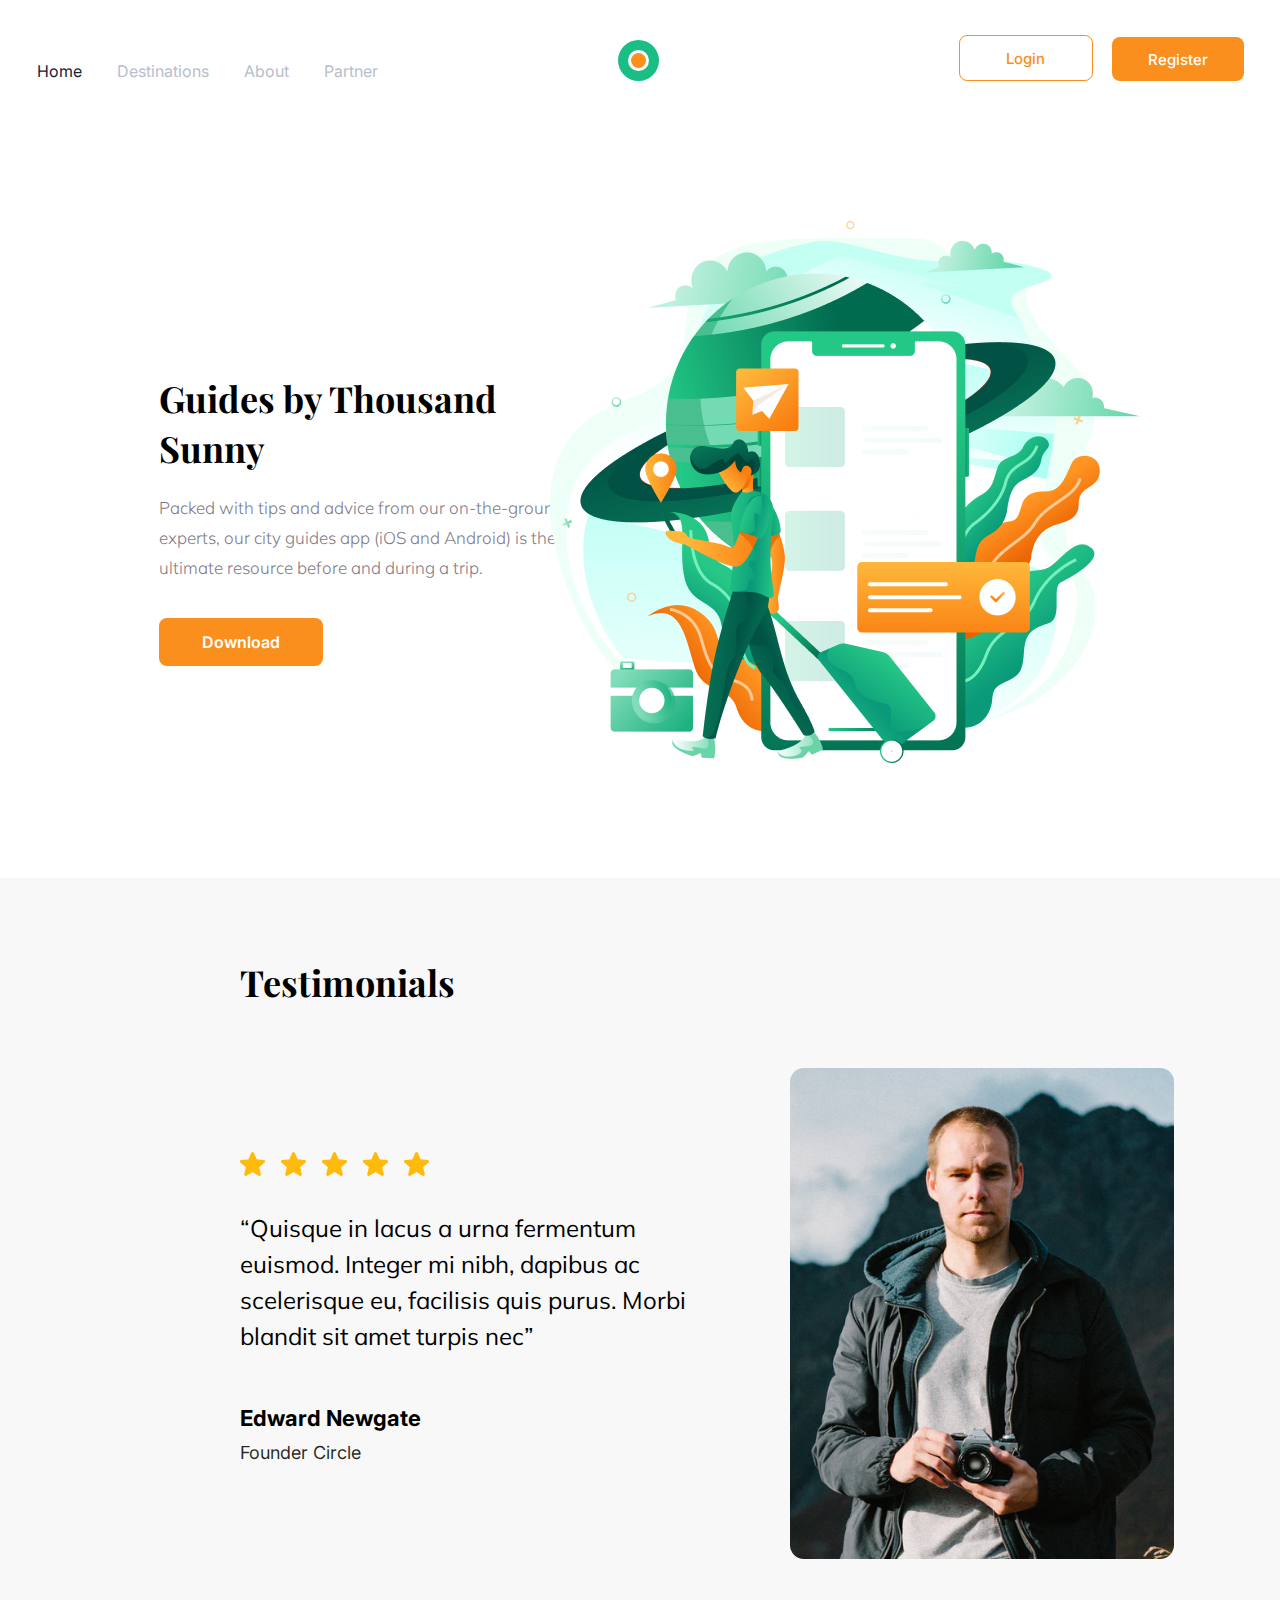
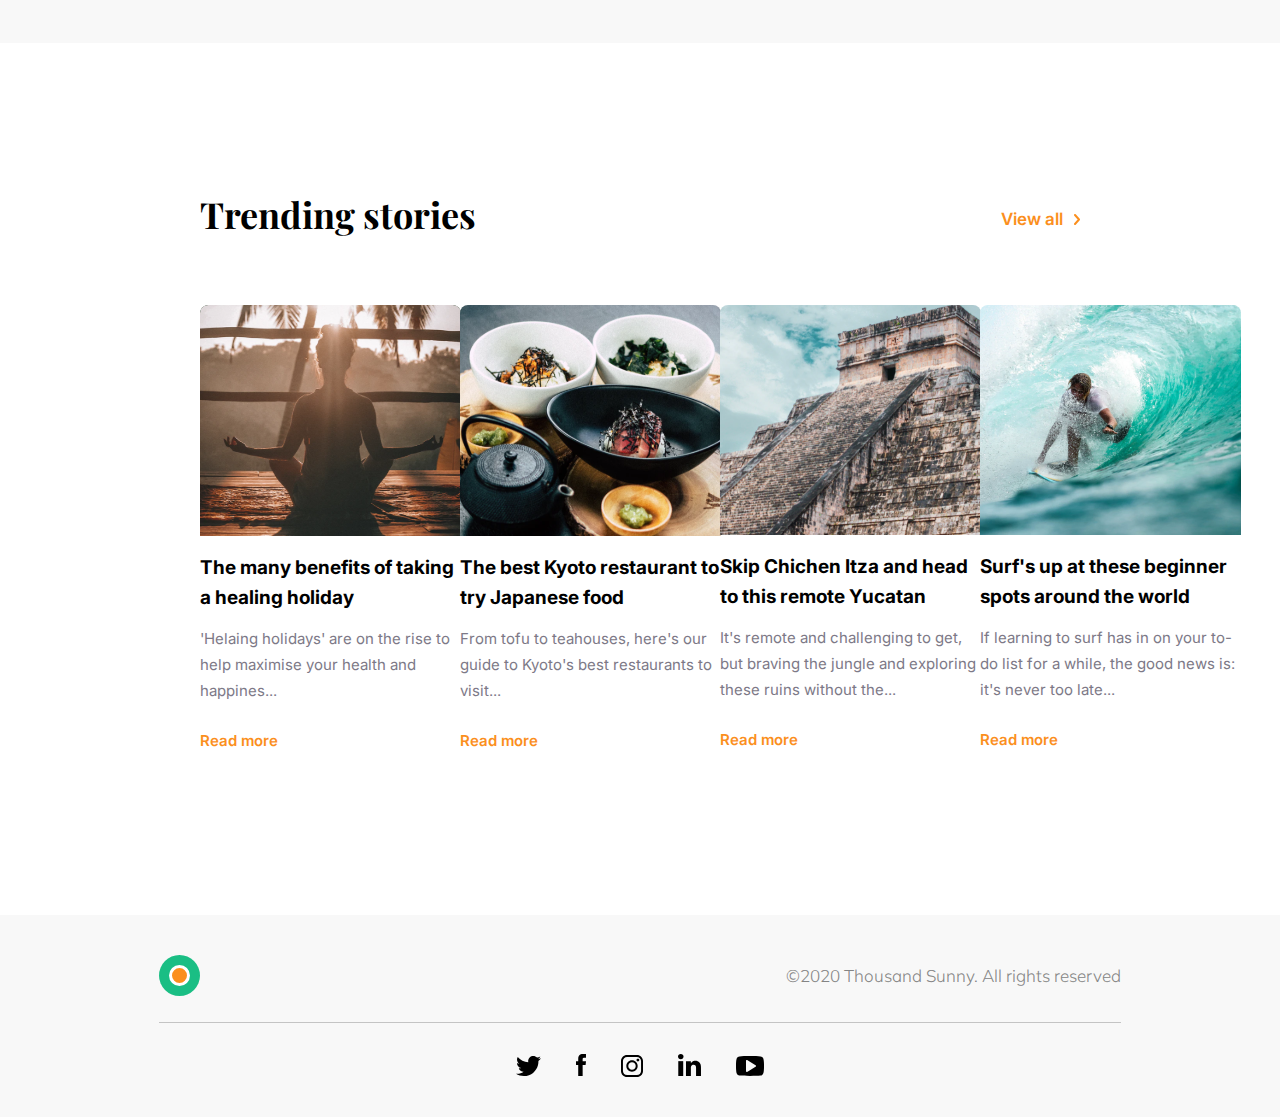
==== lab1/index.html @ 07122661 "Creating a simple landing page" ====
<!DOCTYPE html>
<html lang="en">
  <head>
    <meta charset="utf-8" />
    <title>LabWorkV3</title>
    <link rel="stylesheet" href="CSS/main.css">
  </head>
  <body>

    <header>
        <nav>
            <ul>
                <li><a href="#"><span>Home</span></a></li>
                <li><a href="#">Destinations</a></li>
                <li><a href="#">About</a></li>
                <li><a href="#">Partner</a></li>
            </ul>
        </nav>
        <img src="images/logo.svg" alt="logo">
        <button class="login">Login</button>
        <button class="register">Register</button>
    </header>

    <main>

      <section class="herosection">
        <div>
          <h1>Guides by Thousand Sunny</h1>
          <p>
            Packed with tips and advice from our on-the-ground experts, our city guides app (iOS and Android) is the ultimate resource before and during a trip.
          </p>
          <button>Download</button>
        </div>
        <img src="images/Thousand03.svg" alt="Thousand03">
      </section>
  
      <section class="testimonials">
        <div>
          <h1>Testimonials</h1>
          <img src="images/stars.svg">
          <p>
            “Quisque in lacus a urna fermentum euismod. Integer mi nibh, dapibus ac scelerisque eu, facilisis quis purus. Morbi blandit sit amet turpis nec”
          </p>
          <h5>Edward Newgate</h5>
          <h6>Founder Circle</h6>
        </div>
        <img src="images/ManWithCamera.svg" alt="ManWithCamera" class="ManWithCamera">
      </section>
  
      <section class="trendingStories">
        <div class="viewAll">
          <h1>Trending stories</h1>
          <h3>View all<img src="images/viewAllIcon.svg" alt="viewAllIcon"></h3>
        </div>
        <div class="stories">
          <div>
            <img src="images/relaxedWoman.svg" alt="relaxedWoman">
            <h2>The many benefits of taking a healing holiday</h2>
            <p>'Helaing holidays' are on the rise to help maximise your health and happines...</p>
            <h3>Read more</h3>
          </div>
          <div>
            <img src="images/food.svg" alt="food">
            <h2>The best Kyoto restaurant to try Japanese food</h2>
            <p>From tofu to teahouses, here's our guide to Kyoto's best restaurants to visit...</p>
            <h3>Read more</h3>
          </div>
          <div>
            <img src="images/buildings.svg" alt="buildings">
            <h2>Skip Chichen Itza and head to this remote Yucatan</h2>
            <p>It's remote and challenging to get, but braving the jungle and exploring these ruins without the...</p>
            <h3>Read more</h3>
          </div>
          <div>
            <img src="images/surf.svg" alt="surf">
            <h2>Surf's up at these beginner spots around the world</h2>
            <p>If learning to surf has in on your to- do list for a while, the good news is: it's never too late...</p>
            <h3>Read more</h3>
          </div>
        </div>
      </section>
      
      <footer>
        <div>
          <img src="images/logo.svg" alt="logo">
          <p>©2020 Thousand Sunny. All rights reserved</p>
        </div>
        <hr class="stroke">
        <div class="socialMedia">
          <img src="images/socialMedia.svg" alt="socialMedia">
        </div>
      </footer>
      
    </main> 
  </body>
</html>
---- lab1/CSS/main.css ----
@import url('https://fonts.googleapis.com/css2?family=Inter:ital,opsz,wght@0,14..32,100..900;1,14..32,100..900&display=swap');
@import url('https://fonts.googleapis.com/css2?family=Playfair+Display:ital,wght@0,400..900;1,400..900&display=swap');
@import url('https://fonts.googleapis.com/css2?family=Mulish:ital,wght@0,200..1000;1,200..1000&family=Playfair+Display:ital,wght@0,400..900;1,400..900&display=swap');
@import url(header.css);
@import url(herosection.css);
@import url(testimonials.css);
@import url(trendingStories.css);
@import url(footer.css);

*{
    margin: 0;
    padding: 0;
}

body{
    background-color: #FFF;
}
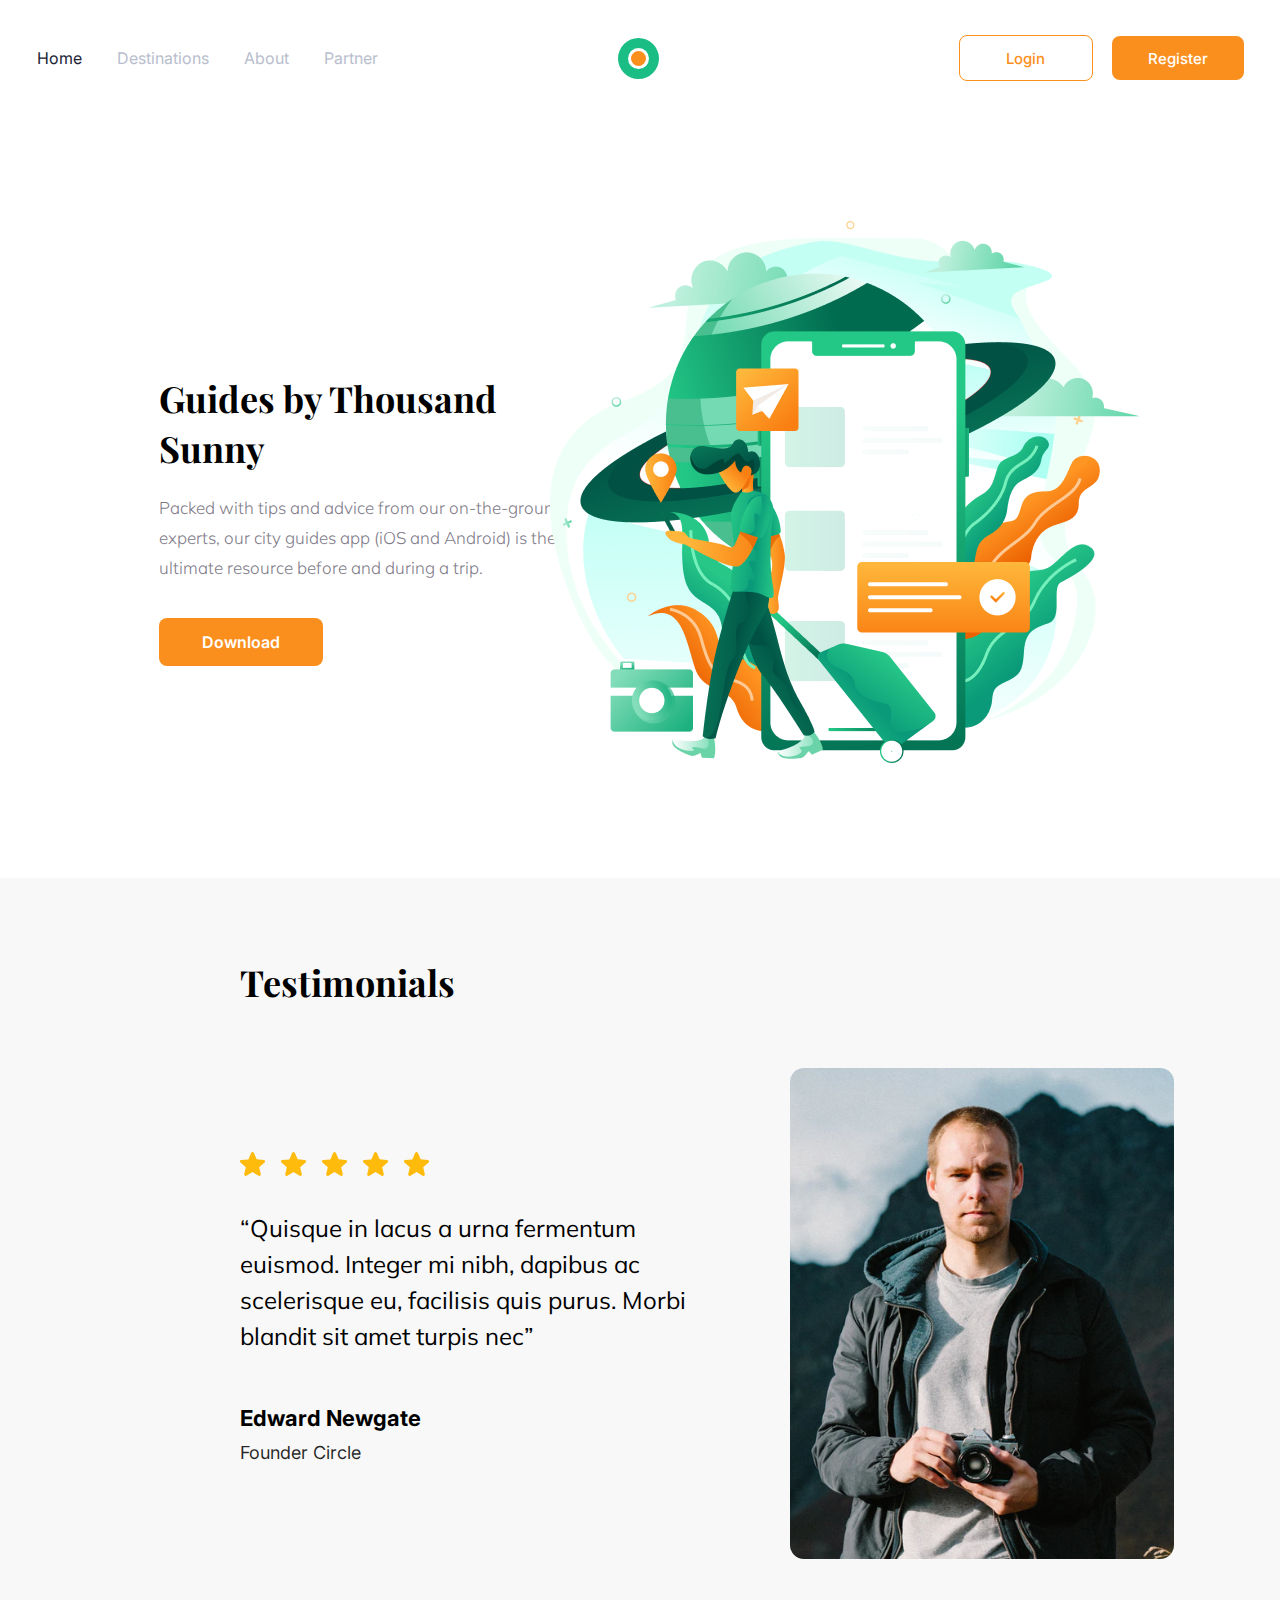
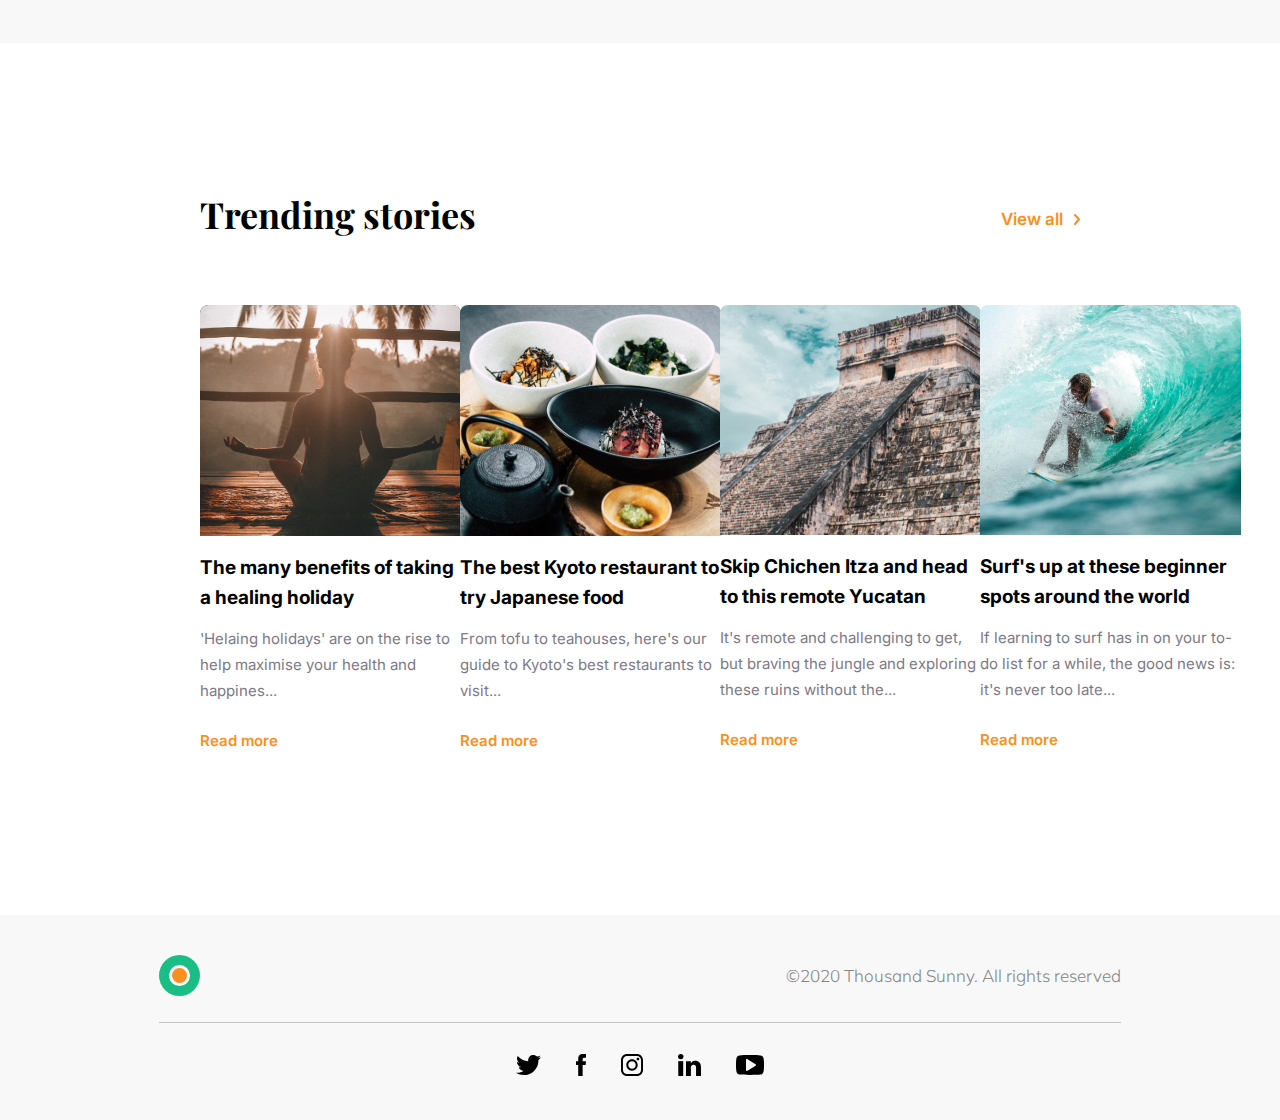
==== commit cfca573d: "deleting button and adding tag a" ====
--- a/lab1/index.html
+++ b/lab1/index.html
@@ -17,8 +17,8 @@
             </ul>
         </nav>
         <img src="images/logo.svg" alt="logo">
-        <button class="login">Login</button>
-        <button class="register">Register</button>
+        <a href="#" class="login">Login</a>
+        <a href="#" class="register">Register</a>
     </header>
 
     <main>
@@ -29,7 +29,7 @@
           <p>
             Packed with tips and advice from our on-the-ground experts, our city guides app (iOS and Android) is the ultimate resource before and during a trip.
           </p>
-          <button>Download</button>
+          <a href="#">Download</a>
         </div>
         <img src="images/Thousand03.svg" alt="Thousand03">
       </section>
@@ -50,32 +50,32 @@
       <section class="trendingStories">
         <div class="viewAll">
           <h1>Trending stories</h1>
-          <h3>View all<img src="images/viewAllIcon.svg" alt="viewAllIcon"></h3>
+          <a href="#">View all<img src="images/viewAllIcon.svg" alt="viewAllIcon"></a>
         </div>
         <div class="stories">
           <div>
             <img src="images/relaxedWoman.svg" alt="relaxedWoman">
             <h2>The many benefits of taking a healing holiday</h2>
             <p>'Helaing holidays' are on the rise to help maximise your health and happines...</p>
-            <h3>Read more</h3>
+            <a href="#">Read more</a>
           </div>
           <div>
             <img src="images/food.svg" alt="food">
             <h2>The best Kyoto restaurant to try Japanese food</h2>
             <p>From tofu to teahouses, here's our guide to Kyoto's best restaurants to visit...</p>
-            <h3>Read more</h3>
+            <a href="#">Read more</a>
           </div>
           <div>
             <img src="images/buildings.svg" alt="buildings">
             <h2>Skip Chichen Itza and head to this remote Yucatan</h2>
             <p>It's remote and challenging to get, but braving the jungle and exploring these ruins without the...</p>
-            <h3>Read more</h3>
+            <a href="#">Read more</a>
           </div>
           <div>
             <img src="images/surf.svg" alt="surf">
             <h2>Surf's up at these beginner spots around the world</h2>
             <p>If learning to surf has in on your to- do list for a while, the good news is: it's never too late...</p>
-            <h3>Read more</h3>
+            <a href="#">Read more</a>
           </div>
         </div>
       </section>
@@ -87,7 +87,11 @@
         </div>
         <hr class="stroke">
         <div class="socialMedia">
-          <img src="images/socialMedia.svg" alt="socialMedia">
+          <a href="https://x.com/"><img src="images/twitter.svg"></a>
+          <a href="https://www.facebook.com/"><img src="images/facebook.svg"></a>
+          <a href="https://www.instagram.com/"><img src="images/instagram.svg"></a>
+          <a href="https://ua.linkedin.com/"><img src="images/Frame.svg"></a>
+          <a href="https://www.youtube.com/"><img src="images/youtube.svg"></a>
         </div>
       </footer>
       
